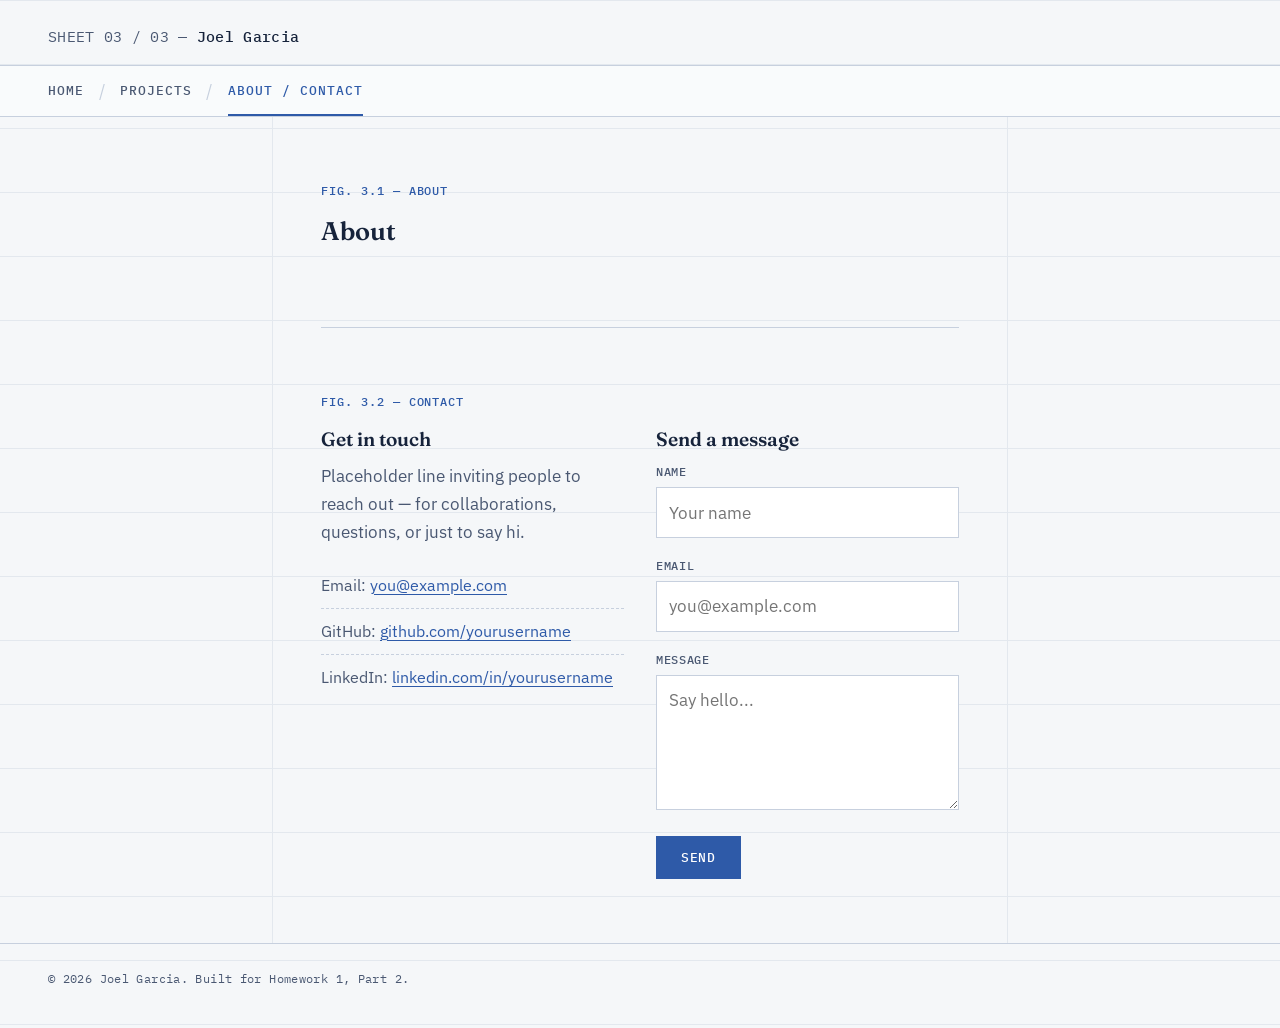
==== about_part2.html @ 138b5fe1 "homework 3" ====
<!DOCTYPE html>
<html lang="en">
<head>
  <meta charset="UTF-8">
  <meta name="viewport" content="width=device-width, initial-scale=1.0">
  <title>About / Contact — Joel Garcia</title>
  <link rel="preconnect" href="https://fonts.googleapis.com">
  <link rel="preconnect" href="https://fonts.gstatic.com" crossorigin>
  <link href="https://fonts.googleapis.com/css2?family=Fraunces:opsz,wght@9..144,500;9..144,600&family=IBM+Plex+Mono:wght@400;500&family=IBM+Plex+Sans:wght@400;500;600&display=swap" rel="stylesheet">
  <link rel="stylesheet" href="styles_part2.css">
</head>
<body>

  <header>
    <p data-sheet="SHEET 03 / 03">Joel Garcia</p>
  </header>

  <nav>
    <ul>
      <li><a href="index_part2.html">Home</a></li>
      <li><a href="projects_part2.html">Projects</a></li>
      <li><a href="about_part2.html" aria-current="page">About / Contact</a></li>
    </ul>
  </nav>

  <main>

    <section id="about-intro">
      <h1>About</h1>
      <p>
      </p>
    </section>

    <section id="about-contact">
      <div class="about-wrap">

        <div>
          <h2>Get in touch</h2>
          <p>
            Placeholder line inviting people to reach out — for
            collaborations, questions, or just to say hi.
          </p>
          <ul class="contact-list">
            <li>Email: <a href="mailto:you@example.com">you@example.com</a></li>
            <li>GitHub: <a href="https://github.com/yourusername">github.com/yourusername</a></li>
            <li>LinkedIn: <a href="https://linkedin.com/in/yourusername">linkedin.com/in/yourusername</a></li>
          </ul>
        </div>

        <div>
          <h2>Send a message</h2>
          <!-- placeholder form — not wired up to anything yet -->
          <form class="contact-form">
            <div class="form-row">
              <label for="name">Name</label>
              <input type="text" id="name" name="name" placeholder="Your name">
            </div>
            <div class="form-row">
              <label for="email">Email</label>
              <input type="email" id="email" name="email" placeholder="you@example.com">
            </div>
            <div class="form-row">
              <label for="message">Message</label>
              <textarea id="message" name="message" rows="4" placeholder="Say hello..."></textarea>
            </div>
            <button type="submit">Send</button>
          </form>
        </div>

      </div>
    </section>

  </main>

  <footer>
    <p>&copy; 2026 Joel Garcia. Built for Homework 1, Part 2.</p>
  </footer>

</body>
</html>
---- styles_part2.css ----
/* =========================================================
   Joel Garcia — Portfolio (Part 2)
   Concept: the page reads as "Sheet 0X of 03" of a drafting
   set — an echo of the site-plan wireframe this was built
   from. Hairline rules, mono figure numbers, and bracketed
   "schematic" cards stand in for the usual card shadows.

   Part 2 changes:
   - filled in styling for the Projects and About pages, which
     the original file only partly covered
   - each page now shows its own correct sheet number (01/03,
     02/03, 03/03) via an attr() trick instead of a hardcoded
     string
   - added the missing Flexbox/Grid multi-column requirement
     to the Projects page too, using the existing project-card
     pattern
   - added a global img rule (missing before) so images can't
     force horizontal scrolling
   - confirmed layout holds with no overlap/scroll at 320px,
     768px, and 1200px
   ========================================================= */

:root {
  /* Color scheme: blueprint blue + a complementary copper/amber
     (≈218° and ≈30° on the hue wheel — near-opposite, warm vs.
     cool). Blue carries structure — labels, active nav, borders.
     Amber carries interaction — hover states and focus rings. */
  --paper: #f5f7f9;
  --paper-line: #e3e8ee;
  --ink: #16233b;
  --ink-soft: #4a5872;
  --blue: #2e5aa8;
  --blue-soft: #e4eaf3;
  --accent: #b8722e;
  --line: #c7d0de;

  --font-display: 'Fraunces', Georgia, serif;
  --font-body: 'IBM Plex Sans', -apple-system, BlinkMacSystemFont, sans-serif;
  --font-mono: 'IBM Plex Mono', 'Courier New', monospace;

  --measure: 46rem;
  --gutter: clamp(1.25rem, 5vw, 3rem);
}

/* ---------- reset ---------- */
*,
*::before,
*::after {
  box-sizing: border-box;
}

html {
  scroll-behavior: smooth;
}

body {
  margin: 0;
  background:
    linear-gradient(var(--paper-line) 1px, transparent 1px) 0 0 / 100% 4rem,
    var(--paper);
  color: var(--ink);
  font-family: var(--font-body);
  font-size: 17px;
  line-height: 1.65;
  -webkit-font-smoothing: antialiased;
}

/* Part 2 addition: without this, an oversized image is exactly
   the kind of thing that causes horizontal scrolling on mobile. */
img {
  max-width: 100%;
  height: auto;
  display: block;
}

h1, h2, h3 {
  font-family: var(--font-display);
  font-weight: 600;
  line-height: 1.15;
  margin: 0 0 0.6em;
  color: var(--ink);
}

p {
  margin: 0 0 1em;
  color: var(--ink-soft);
  max-width: 38em;
}

a {
  color: var(--blue);
  text-decoration-thickness: 1px;
  text-underline-offset: 0.2em;
}

a:hover {
  color: var(--accent);
}

:focus-visible {
  outline: 2px solid var(--accent);
  outline-offset: 3px;
}

::selection {
  background: var(--blue-soft);
  color: var(--ink);
}

/* ---------- title block (header) ---------- */
header {
  border-bottom: 1px solid var(--line);
  padding: 1.5rem var(--gutter) 1rem;
}

header p {
  margin: 0;
  max-width: none;
  font-family: var(--font-mono);
  font-size: 0.95rem;
  font-weight: 500;
  letter-spacing: 0.02em;
  color: var(--ink);
}

/* Part 2 fix: the original hardcoded "SHEET 01 / 03" in the CSS,
   so every page said 01/03 even Projects and About. Reading the
   number from a data-attribute on the <p> instead means each
   page can say its own correct sheet number. */
header p::before {
  content: attr(data-sheet) " — ";
  color: var(--ink-soft);
  font-weight: 400;
}

/* ---------- nav ---------- */
nav {
  border-bottom: 1px solid var(--line);
  padding: 0 var(--gutter);
  background: rgba(255, 255, 255, 0.4);
}

nav ul {
  list-style: none;
  display: flex;
  flex-wrap: wrap;
  gap: 0.25rem 0;
  margin: 0;
  padding: 0;
}

nav li {
  display: flex;
  align-items: center;
}

nav li + li::before {
  content: "/";
  color: var(--line);
  margin: 0 0.9rem;
}

nav a {
  display: inline-block;
  padding: 0.85rem 0;
  font-family: var(--font-mono);
  font-size: 0.8rem;
  font-weight: 500;
  letter-spacing: 0.08em;
  text-transform: uppercase;
  color: var(--ink-soft);
  text-decoration: none;
  border-bottom: 2px solid transparent;
}

nav a:hover {
  color: var(--accent);
}

nav a[aria-current="page"] {
  color: var(--blue);
  border-bottom-color: var(--blue);
}

/* ---------- layout ---------- */
/* Box model demo (1 of 4): margin centers the column, padding
   keeps text off the rule lines, border marks the sheet edge. */
main {
  max-width: var(--measure);
  margin: 0 auto;
  padding: 0 var(--gutter);
  border-left: 1px solid var(--paper-line);
  border-right: 1px solid var(--paper-line);
}

section {
  position: relative;
  padding: clamp(2.5rem, 6vw, 4rem) 0;
}

section + section {
  border-top: 1px solid var(--line);
}

/* figure numbers, drafting-style, sit above each section.
   Part 2: added the Projects and About entries — the original
   only defined these for the Home page. */
section::before {
  display: block;
  font-family: var(--font-mono);
  font-size: 0.75rem;
  font-weight: 500;
  letter-spacing: 0.08em;
  color: var(--blue);
  margin-bottom: 1rem;
}

#hero::before           { content: "FIG. 1.1 — INTRODUCTION"; }
#intro::before           { content: "FIG. 1.2 — FOCUS"; }
#featured-work::before   { content: "FIG. 1.3 — SELECTED WORK"; }

#projects-intro::before  { content: "FIG. 2.1 — OVERVIEW"; }
#project-list::before    { content: "FIG. 2.2 — PROJECT LIST"; }

#about-intro::before     { content: "FIG. 3.1 — ABOUT"; }
#about-contact::before   { content: "FIG. 3.2 — CONTACT"; }

/* ---------- hero ---------- */
#hero h1 {
  font-size: clamp(2rem, 4.5vw, 3.1rem);
  max-width: 20ch;
}

#hero p {
  font-size: 1.05rem;
}

/* ---------- intro ---------- */
#intro h2 {
  font-size: clamp(1.35rem, 2.5vw, 1.7rem);
}

/* ---------- featured work (home) ---------- */
#featured-work h2 {
  font-size: clamp(1.35rem, 2.5vw, 1.7rem);
}

/* Box model demo (2 of 4): padding keeps text off the edges,
   border draws the frame, margin gives cards breathing room
   from each other when they stack on narrow screens. Reused
   for the Projects page cards too (Part 2). */
.project-card {
  position: relative;
  padding: 1.75rem 1.75rem 1.5rem;
  margin: 0 0 1.5rem;
  background: #fff;
  border: 1px solid var(--line);
}

/* corner-bracket marks — a nod to drafting/registration marks,
   set on two opposite corners so the card reads as "surveyed"
   rather than boxed in */
.project-card::before,
.project-card::after {
  content: "";
  position: absolute;
  width: 14px;
  height: 14px;
  border: 1.5px solid var(--blue);
}

.project-card::before {
  top: -1px;
  left: -1px;
  border-right: none;
  border-bottom: none;
}

.project-card::after {
  bottom: -1px;
  right: -1px;
  border-left: none;
  border-top: none;
}

#featured-work h3 {
  font-size: 1.1rem;
  font-weight: 600;
}

.project-card p {
  margin: 0;
  font-size: 0.98rem;
}

/* Box model demo (3 of 4): margin separates it from the cards
   above, the dashed border-top echoes the wireframe's dashed
   placeholder boxes, padding gives the rule room to breathe. */
#featured-work > p {
  margin-top: 1.5rem;
  padding-top: 1.25rem;
  border-top: 1px dashed var(--line);
}

#featured-work > p a {
  font-family: var(--font-mono);
  font-size: 0.85rem;
  font-weight: 500;
  letter-spacing: 0.03em;
  text-decoration: none;
  border-bottom: 1px solid currentColor;
  padding-bottom: 2px;
}

/* ---------- projects page (Part 2) ---------- */
#projects-intro h1 {
  font-size: clamp(2rem, 4.5vw, 2.8rem);
}

#project-list h2 {
  font-size: 1.2rem;
}

#project-list h3 {
  font-family: var(--font-mono);
  font-size: 0.72rem;
  font-weight: 500;
  letter-spacing: 0.06em;
  text-transform: uppercase;
  color: var(--blue);
  margin: 1rem 0 0.35rem;
}

.project-card img {
  margin-top: 1rem;
  border: 1px solid var(--line);
  aspect-ratio: 16 / 9;
  object-fit: cover;
  background: var(--blue-soft); /* shows as a soft blue box if the image is missing */
}

/* ---------- about / contact page (Part 2) ---------- */
/* Flexbox demo: bio and contact form sit stacked on narrow
   screens, side by side once there's enough width — same idea
   as the box-model demos above, just using Flexbox instead. */
.about-wrap {
  display: flex;
  flex-direction: column;
  gap: 2rem;
}

#about-contact h2 {
  font-size: 1.2rem;
}

.contact-list {
  list-style: none;
  margin: 0;
  padding: 0;
}

.contact-list li {
  padding: 0.6rem 0;
  border-bottom: 1px dashed var(--line);
  font-size: 0.98rem;
  color: var(--ink-soft);
}

.contact-list li:last-child {
  border-bottom: none;
}

.contact-form {
  display: flex;
  flex-direction: column;
  gap: 1.1rem;
}

.form-row label {
  display: block;
  font-family: var(--font-mono);
  font-size: 0.72rem;
  font-weight: 500;
  letter-spacing: 0.06em;
  text-transform: uppercase;
  color: var(--ink-soft);
  margin-bottom: 0.4rem;
}

.form-row input,
.form-row textarea {
  width: 100%;
  font: inherit;
  font-family: var(--font-body);
  padding: 0.65rem 0.75rem;
  border: 1px solid var(--line);
  background: #fff;
  color: var(--ink);
}

.form-row input:focus,
.form-row textarea:focus {
  outline: 2px solid var(--accent);
  outline-offset: 2px;
  border-color: var(--accent);
}

.contact-form button {
  align-self: flex-start;
  font-family: var(--font-mono);
  font-size: 0.8rem;
  font-weight: 500;
  letter-spacing: 0.05em;
  text-transform: uppercase;
  padding: 0.75rem 1.5rem;
  border: 1px solid var(--blue);
  background: var(--blue);
  color: #fff;
  cursor: pointer;
}

.contact-form button:hover {
  background: var(--accent);
  border-color: var(--accent);
}

/* ---------- footer ---------- */
footer {
  border-top: 1px solid var(--line);
  padding: 1.5rem var(--gutter) 2.5rem;
}

footer p {
  max-width: none;
  margin: 0;
  font-family: var(--font-mono);
  font-size: 0.78rem;
  letter-spacing: 0.03em;
  color: var(--ink-soft);
}

/* ---------- responsive: wider screens get multi-column rows ---------- */
/* This is the breakpoint that "visibly changes the layout":
   below it, everything is a single stacked column; at and
   above it, Featured Work and the Projects list become grids,
   and the About page becomes a two-column Flexbox row. */
@media (min-width: 760px) {
  #featured-work {
    display: grid;
    grid-template-columns: repeat(3, 1fr);
    column-gap: 1.25rem;
  }

  #featured-work::before,
  #featured-work h2,
  #featured-work > p {
    grid-column: 1 / -1;
  }

  /* Box model demo (4 of 4): Grid instead of margin does the
     spacing between cards here, so the bottom margin that was
     needed for the stacked mobile layout gets zeroed out. */
  .project-card {
    margin-bottom: 0;
  }

  #project-list {
    display: grid;
    grid-template-columns: repeat(2, 1fr);
    column-gap: 1.25rem;
  }

  #project-list::before {
    grid-column: 1 / -1;
  }

  .about-wrap {
    flex-direction: row;
    align-items: flex-start;
  }

  .about-wrap > * {
    flex: 1;
  }
}

/* wide desktop: Projects can afford a third column once there's
   enough room per card (~1200px and up) */
@media (min-width: 1080px) {
  #project-list {
    grid-template-columns: repeat(3, 1fr);
  }
}

/* ---------- small screens ---------- */
@media (max-width: 480px) {
  header, nav, main, footer {
    padding-left: 1.25rem;
    padding-right: 1.25rem;
  }

  nav li + li::before {
    margin: 0 0.6rem;
  }
}

/* ---------- respect reduced motion ---------- */
@media (prefers-reduced-motion: reduce) {
  html {
    scroll-behavior: auto;
  }
}
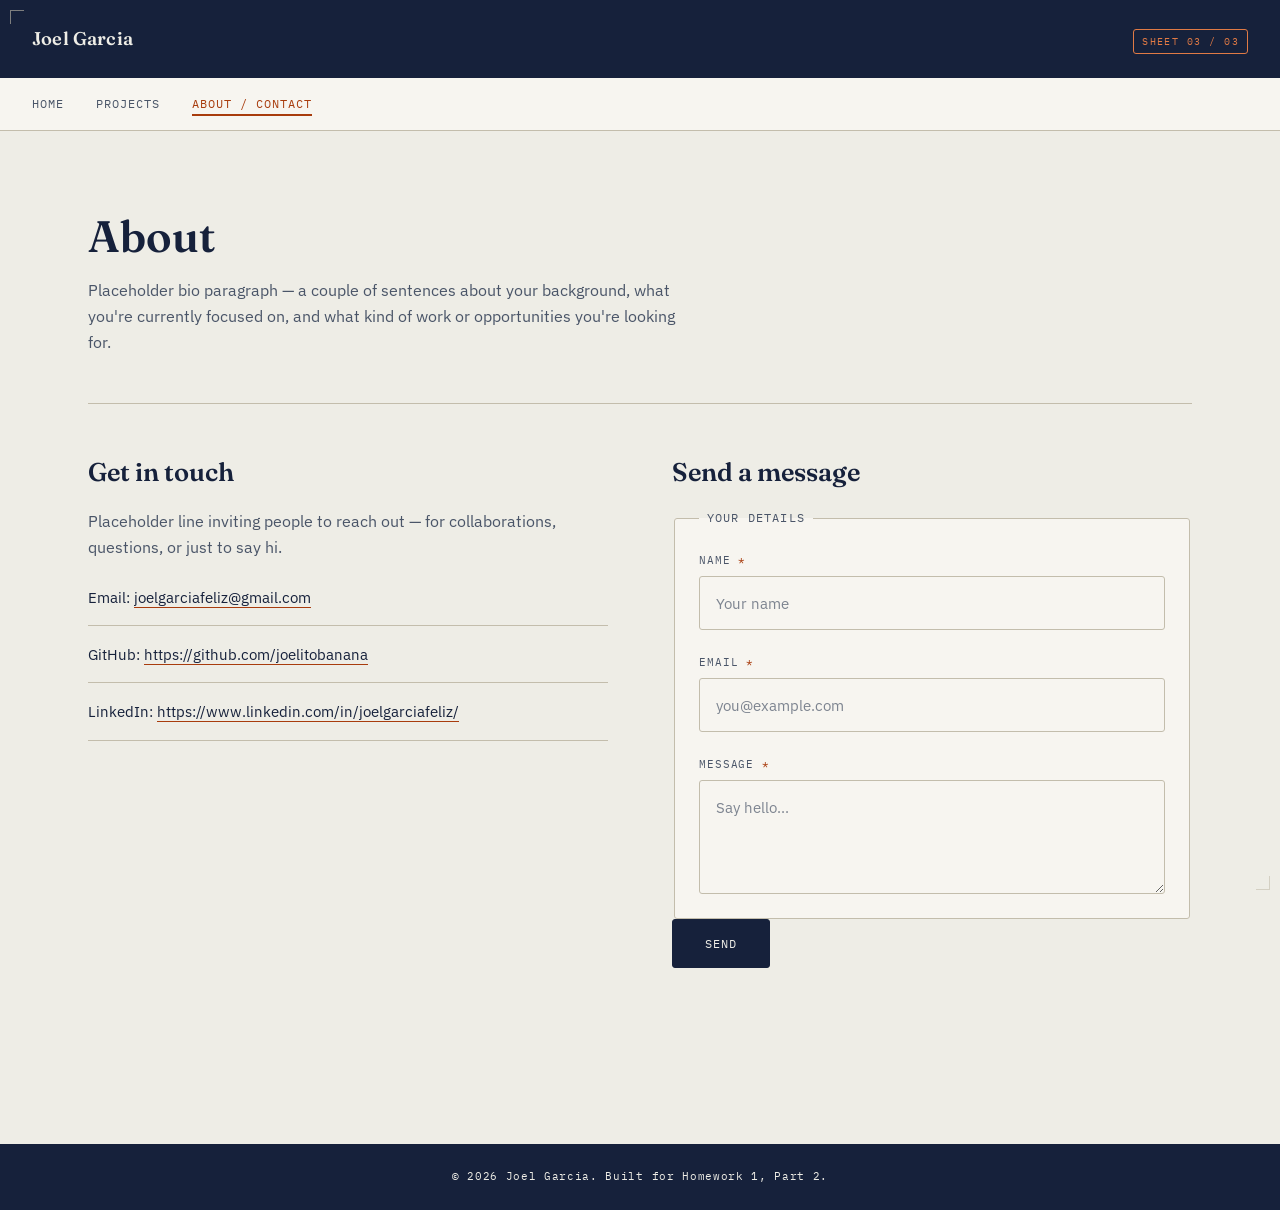
==== commit c6f1860b: "Project Milestone 3" ====
--- a/about_part2.html
+++ b/about_part2.html
@@ -11,8 +11,11 @@
 </head>
 <body>
 
+  <a class="skip-link" href="#main-content">Skip to main content</a>
+
   <header>
-    <p data-sheet="SHEET 03 / 03">Joel Garcia</p>
+    <p>Joel Garcia</p>
+    <span class="sheet-tag" aria-hidden="true">SHEET 03 / 03</span>
   </header>
 
   <nav>
@@ -23,11 +26,14 @@
     </ul>
   </nav>
 
-  <main>
+  <main id="main-content" tabindex="-1">
 
     <section id="about-intro">
       <h1>About</h1>
       <p>
+        Placeholder bio paragraph — a couple of sentences about your
+        background, what you're currently focused on, and what kind of
+        work or opportunities you're looking for.
       </p>
     </section>
 
@@ -41,28 +47,60 @@
             collaborations, questions, or just to say hi.
           </p>
           <ul class="contact-list">
-            <li>Email: <a href="mailto:you@example.com">you@example.com</a></li>
-            <li>GitHub: <a href="https://github.com/yourusername">github.com/yourusername</a></li>
-            <li>LinkedIn: <a href="https://linkedin.com/in/yourusername">linkedin.com/in/yourusername</a></li>
+            <li>Email: <a href="mailto:you@example.com">joelgarciafeliz@gmail.com</a></li>
+            <li>GitHub: <a href="https://github.com/yourusername">https://github.com/joelitobanana</a></li>
+            <li>LinkedIn: <a href="https://linkedin.com/in/yourusername">https://www.linkedin.com/in/joelgarciafeliz/</a></li>
           </ul>
         </div>
 
         <div>
           <h2>Send a message</h2>
-          <!-- placeholder form — not wired up to anything yet -->
-          <form class="contact-form">
-            <div class="form-row">
-              <label for="name">Name</label>
-              <input type="text" id="name" name="name" placeholder="Your name">
-            </div>
-            <div class="form-row">
-              <label for="email">Email</label>
-              <input type="email" id="email" name="email" placeholder="you@example.com">
-            </div>
-            <div class="form-row">
-              <label for="message">Message</label>
-              <textarea id="message" name="message" rows="4" placeholder="Say hello..."></textarea>
-            </div>
+          <!-- Client-side validation only — not wired to a backend yet. -->
+          <div id="form-status" class="form-status" role="alert" tabindex="-1"></div>
+          <form class="contact-form" id="contact-form" novalidate>
+            <fieldset>
+              <legend>Your details</legend>
+
+              <div class="form-row">
+                <label for="name">Name <span class="required-flag" aria-hidden="true">*</span></label>
+                <input
+                  type="text"
+                  id="name"
+                  name="name"
+                  placeholder="Your name"
+                  required
+                  aria-required="true"
+                  aria-describedby="name-error">
+                <span class="field-error" id="name-error"></span>
+              </div>
+
+              <div class="form-row">
+                <label for="email">Email <span class="required-flag" aria-hidden="true">*</span></label>
+                <input
+                  type="email"
+                  id="email"
+                  name="email"
+                  placeholder="you@example.com"
+                  required
+                  aria-required="true"
+                  aria-describedby="email-error">
+                <span class="field-error" id="email-error"></span>
+              </div>
+
+              <div class="form-row">
+                <label for="message">Message <span class="required-flag" aria-hidden="true">*</span></label>
+                <textarea
+                  id="message"
+                  name="message"
+                  rows="4"
+                  placeholder="Say hello..."
+                  required
+                  aria-required="true"
+                  aria-describedby="message-error"></textarea>
+                <span class="field-error" id="message-error"></span>
+              </div>
+            </fieldset>
+
             <button type="submit">Send</button>
           </form>
         </div>
@@ -76,5 +114,83 @@
     <p>&copy; 2026 Joel Garcia. Built for Homework 1, Part 2.</p>
   </footer>
 
+  <script>
+    (function () {
+      const form = document.getElementById('contact-form');
+      const status = document.getElementById('form-status');
+
+      const fields = [
+        { id: 'name', message: 'Please enter your name.' },
+        { id: 'email', message: 'Please enter a valid email address.' },
+        { id: 'message', message: 'Please enter a message.' }
+      ];
+
+      function setFieldError(id, message) {
+        const input = document.getElementById(id);
+        const errorEl = document.getElementById(id + '-error');
+        const row = input.closest('.form-row');
+        if (message) {
+          row.classList.add('has-error');
+          input.setAttribute('aria-invalid', 'true');
+          errorEl.textContent = message;
+        } else {
+          row.classList.remove('has-error');
+          input.setAttribute('aria-invalid', 'false');
+          errorEl.textContent = '';
+        }
+      }
+
+      function validate() {
+        const errors = [];
+        fields.forEach(function (field) {
+          const input = document.getElementById(field.id);
+          const valid = input.checkValidity() && input.value.trim() !== '';
+          setFieldError(field.id, valid ? '' : field.message);
+          if (!valid) errors.push(field);
+        });
+        return errors;
+      }
+
+      form.addEventListener('submit', function (e) {
+        e.preventDefault();
+        const errors = validate();
+
+        status.classList.remove('is-success');
+
+        if (errors.length > 0) {
+          const items = errors
+            .map(function (field) {
+              return '<li><a href="#' + field.id + '">' + field.message + '</a></li>';
+            })
+            .join('');
+          status.innerHTML =
+            'Please fix ' + errors.length + ' error' + (errors.length > 1 ? 's' : '') +
+            ' before sending:<ul>' + items + '</ul>';
+          // role="alert" announces the summary immediately; focus then moves
+          // to the first invalid field so keyboard/screen-reader users can
+          // fix it right away without hunting for it.
+          document.getElementById(errors[0].id).focus();
+        } else {
+          const name = document.getElementById('name').value.trim();
+          status.classList.add('is-success');
+          status.innerHTML = 'Thanks, ' + name + ' — your message looks good. ' +
+            '(This form is a front-end demo and isn\u2019t connected to a backend yet.)';
+          status.focus();
+          form.reset();
+          fields.forEach(function (field) { setFieldError(field.id, ''); });
+        }
+      });
+
+      // Clear a field's error as soon as it becomes valid again.
+      fields.forEach(function (field) {
+        document.getElementById(field.id).addEventListener('input', function () {
+          if (this.checkValidity() && this.value.trim() !== '') {
+            setFieldError(field.id, '');
+          }
+        });
+      });
+    })();
+  </script>
+
 </body>
 </html>
--- a/styles_part2.css
+++ b/styles_part2.css
@@ -1,48 +1,46 @@
-/* =========================================================
-   Joel Garcia — Portfolio (Part 2)
-   Concept: the page reads as "Sheet 0X of 03" of a drafting
-   set — an echo of the site-plan wireframe this was built
-   from. Hairline rules, mono figure numbers, and bracketed
-   "schematic" cards stand in for the usual card shadows.
-
-   Part 2 changes:
-   - filled in styling for the Projects and About pages, which
-     the original file only partly covered
-   - each page now shows its own correct sheet number (01/03,
-     02/03, 03/03) via an attr() trick instead of a hardcoded
-     string
-   - added the missing Flexbox/Grid multi-column requirement
-     to the Projects page too, using the existing project-card
-     pattern
-   - added a global img rule (missing before) so images can't
-     force horizontal scrolling
-   - confirmed layout holds with no overlap/scroll at 320px,
-     768px, and 1200px
-   ========================================================= */
-
+/* ==========================================================================
+   Joel Garcia — Portfolio stylesheet (styles_part2.css)
+
+   Concept: a "spec sheet" / drafting-table aesthetic — a nod to the
+   data-sheet="SHEET 0X / 03" labels already in the markup. Paper +
+   ink-navy base, one burnt-orange "red pencil" accent used sparingly,
+   IBM Plex Mono for stamped labels/eyebrows, Fraunces for display type.
+
+   Built mobile-first (base = ~320px). Two breakpoints layer on
+   enhancements for tablet (768px) and desktop (1200px).
+   ========================================================================== */
+
+/* ---- Design tokens ------------------------------------------------------ */
 :root {
-  /* Color scheme: blueprint blue + a complementary copper/amber
-     (≈218° and ≈30° on the hue wheel — near-opposite, warm vs.
-     cool). Blue carries structure — labels, active nav, borders.
-     Amber carries interaction — hover states and focus rings. */
-  --paper: #f5f7f9;
-  --paper-line: #e3e8ee;
-  --ink: #16233b;
-  --ink-soft: #4a5872;
-  --blue: #2e5aa8;
-  --blue-soft: #e4eaf3;
-  --accent: #b8722e;
-  --line: #c7d0de;
-
-  --font-display: 'Fraunces', Georgia, serif;
-  --font-body: 'IBM Plex Sans', -apple-system, BlinkMacSystemFont, sans-serif;
-  --font-mono: 'IBM Plex Mono', 'Courier New', monospace;
-
-  --measure: 46rem;
-  --gutter: clamp(1.25rem, 5vw, 3rem);
-}
-
-/* ---------- reset ---------- */
+  /* Color */
+  --ink: #16213b;          /* primary text / dark bands */
+  --ink-soft: #4a5568;     /* secondary text */
+  --paper: #eeede6;        /* page background */
+  --paper-raised: #f7f5f0; /* cards, inputs — one step lighter than paper */
+  --line: #c3bdac;         /* hairline rules / borders */
+  --signal: #c1440e;       /* accent — decorative only: borders, focus rings, hover fills behind dark text */
+  --signal-text: #a83c0d;  /* accent, darkened for AA text contrast on paper/paper-raised (5.4:1+) */
+  --signal-on-dark: #e07a45; /* accent, lightened for AA text contrast on the ink header/footer bands (5.3:1+) */
+
+  /* Type */
+  --font-display: "Fraunces", Georgia, serif;
+  --font-body: "IBM Plex Sans", -apple-system, BlinkMacSystemFont, sans-serif;
+  --font-mono: "IBM Plex Mono", "Courier New", monospace;
+
+  /* Spacing scale — multiples of 8px */
+  --space-1: 8px;
+  --space-2: 16px;
+  --space-3: 24px;
+  --space-4: 32px;
+  --space-5: 48px;
+  --space-6: 64px;
+  --space-8: 96px;
+
+  --radius: 3px;
+  --max-width: 1200px;
+}
+
+/* ---- Reset --------------------------------------------------------------- */
 *,
 *::before,
 *::after {
@@ -50,463 +48,607 @@
 }
 
 html {
+  -webkit-text-size-adjust: 100%;
   scroll-behavior: smooth;
 }
 
+body,
+h1, h2, h3,
+p, ul, ol,
+figure {
+  margin: 0;
+}
+
+ul {
+  padding: 0;
+}
+
+img {
+  display: block;
+  max-width: 100%;
+  height: auto;
+}
+
+a {
+  color: inherit;
+}
+
+::selection {
+  background: var(--signal-text);
+  color: var(--paper);
+}
+
+/* Visually hidden but available to assistive tech / keyboard focus */
+.sr-only {
+  position: absolute;
+  width: 1px;
+  height: 1px;
+  padding: 0;
+  margin: -1px;
+  overflow: hidden;
+  clip: rect(0, 0, 0, 0);
+  white-space: nowrap;
+  border: 0;
+}
+
+/* Skip-navigation link: first focusable element on every page */
+.skip-link {
+  position: absolute;
+  top: -100px;
+  left: var(--space-2);
+  z-index: 100;
+  background: var(--ink);
+  color: var(--paper);
+  padding: var(--space-2) var(--space-3);
+  border-radius: var(--radius);
+  font-family: var(--font-mono);
+  font-size: 0.8rem;
+  text-transform: uppercase;
+  letter-spacing: 0.06em;
+  transition: top 0.15s ease;
+}
+
+.skip-link:focus {
+  top: var(--space-2);
+}
+
+main:focus {
+  outline: none;
+}
+
+/* ---- Base ------------------------------------------------------------- */
 body {
-  margin: 0;
-  background:
-    linear-gradient(var(--paper-line) 1px, transparent 1px) 0 0 / 100% 4rem,
-    var(--paper);
+  background: var(--paper);
   color: var(--ink);
   font-family: var(--font-body);
-  font-size: 17px;
-  line-height: 1.65;
+  font-size: 16px;
+  line-height: 1.6;
   -webkit-font-smoothing: antialiased;
-}
-
-/* Part 2 addition: without this, an oversized image is exactly
-   the kind of thing that causes horizontal scrolling on mobile. */
-img {
-  max-width: 100%;
-  height: auto;
-  display: block;
-}
-
-h1, h2, h3 {
+  position: relative;
+}
+
+/* Corner registration marks — a quiet nod to drafting/print sheets */
+body::before,
+body::after {
+  content: "";
+  position: fixed;
+  width: 14px;
+  height: 14px;
+  border: 1px solid var(--line);
+  opacity: 0.6;
+  pointer-events: none;
+  z-index: 50;
+}
+body::before {
+  top: 10px;
+  left: 10px;
+  border-right: none;
+  border-bottom: none;
+}
+body::after {
+  bottom: 10px;
+  right: 10px;
+  border-left: none;
+  border-top: none;
+}
+
+a:focus-visible,
+button:focus-visible,
+input:focus-visible,
+textarea:focus-visible {
+  outline: 2px solid var(--signal);
+  outline-offset: 2px;
+}
+
+/* ---- Header / title block ------------------------------------------------ */
+header {
+  background: var(--ink);
+  color: var(--paper);
+  padding: var(--space-3);
+  display: flex;
+  flex-wrap: wrap;
+  align-items: baseline;
+  justify-content: space-between;
+  row-gap: var(--space-1);
+  column-gap: var(--space-2);
+}
+
+header p {
   font-family: var(--font-display);
   font-weight: 600;
+  font-size: 1.05rem;
+  letter-spacing: 0.01em;
+}
+
+/* Decorative sheet-number tag. aria-hidden in the HTML — it's letterhead
+   flourish, not wayfinding info (nav already marks the current page via
+   aria-current), so it's hidden from assistive tech rather than read aloud
+   as a confusing run-on string after the site name. */
+.sheet-tag {
+  font-family: var(--font-mono);
+  font-size: 0.65rem;
+  letter-spacing: 0.14em;
+  color: var(--signal-on-dark);
+  border: 1px solid var(--signal-on-dark);
+  border-radius: var(--radius);
+  padding: 3px 8px;
+  text-transform: uppercase;
+}
+
+/* ---- Nav ------------------------------------------------------------- */
+nav {
+  background: var(--paper-raised);
+  border-bottom: 1px solid var(--line);
+}
+
+nav ul {
+  display: flex;
+  flex-wrap: wrap;
+  list-style: none;
+  gap: var(--space-2) var(--space-3);
+  padding: var(--space-2) var(--space-3);
+  font-family: var(--font-mono);
+  font-size: 0.7rem;
+  letter-spacing: 0.08em;
+  text-transform: uppercase;
+}
+
+nav a {
+  text-decoration: none;
+  color: var(--ink-soft);
+  padding-bottom: 3px;
+  border-bottom: 2px solid transparent;
+  transition: color 0.15s ease, border-color 0.15s ease;
+}
+
+nav a:hover,
+nav a:focus-visible,
+nav a[aria-current="page"] {
+  color: var(--signal-text);
+  border-bottom-color: var(--signal-text);
+}
+
+/* ---- Main / sections --------------------------------------------------- */
+main {
+  max-width: var(--max-width);
+  margin: 0 auto;
+  padding: var(--space-4) var(--space-3);
+}
+
+section {
+  padding: var(--space-4) 0;
+  border-top: 1px solid var(--line);
+}
+
+section:first-child {
+  border-top: none;
+  padding-top: var(--space-2);
+}
+
+h1 {
+  font-family: var(--font-display);
+  font-weight: 600;
+  font-size: clamp(1.9rem, 6vw, 2.75rem);
   line-height: 1.15;
-  margin: 0 0 0.6em;
+  max-width: 20ch;
+}
+
+h2 {
+  font-family: var(--font-display);
+  font-weight: 600;
+  font-size: clamp(1.3rem, 3.5vw, 1.6rem);
+  margin-bottom: var(--space-3);
+}
+
+#hero p,
+#intro p,
+#projects-intro p,
+#about-intro p {
+  color: var(--ink-soft);
+  max-width: 60ch;
+  margin-top: var(--space-2);
+  font-size: 1.02rem;
+}
+
+#featured-work p a {
+  display: inline-block;
+  margin-top: var(--space-2);
+  font-family: var(--font-mono);
+  font-size: 0.85rem;
+  text-transform: uppercase;
+  letter-spacing: 0.06em;
+  color: var(--signal-text);
+  text-decoration: none;
+  border-bottom: 1px solid var(--signal-text);
+}
+
+#featured-work p a:hover,
+#featured-work p a:focus-visible {
   color: var(--ink);
-}
-
-p {
-  margin: 0 0 1em;
-  color: var(--ink-soft);
-  max-width: 38em;
-}
-
-a {
-  color: var(--blue);
-  text-decoration-thickness: 1px;
-  text-underline-offset: 0.2em;
-}
-
-a:hover {
-  color: var(--accent);
-}
-
-:focus-visible {
-  outline: 2px solid var(--accent);
-  outline-offset: 3px;
-}
-
-::selection {
-  background: var(--blue-soft);
-  color: var(--ink);
-}
-
-/* ---------- title block (header) ---------- */
-header {
-  border-bottom: 1px solid var(--line);
-  padding: 1.5rem var(--gutter) 1rem;
-}
-
-header p {
-  margin: 0;
-  max-width: none;
-  font-family: var(--font-mono);
+  border-color: var(--ink);
+}
+
+/* ---- Featured work grid (home page) — multi-column via CSS Grid -------- */
+#featured-work {
+  display: grid;
+  grid-template-columns: 1fr;
+  gap: var(--space-3);
+}
+
+#featured-work h2,
+#featured-work > p {
+  grid-column: 1 / -1;
+}
+
+/* .project-card — lightweight variant used on the home page */
+.project-card {
+  background: var(--paper-raised);
+  border: 1px solid var(--line);
+  border-radius: var(--radius);
+  padding: var(--space-3);
+  transition: transform 0.15s ease, border-color 0.15s ease;
+}
+
+.project-card:hover,
+.project-card:focus-within {
+  transform: translateY(-2px);
+  border-color: var(--signal);
+}
+
+.project-card h3 {
+  font-family: var(--font-display);
+  font-size: 1.1rem;
+  margin-bottom: var(--space-1);
+}
+
+.project-card p {
+  color: var(--ink-soft);
   font-size: 0.95rem;
-  font-weight: 500;
-  letter-spacing: 0.02em;
-  color: var(--ink);
-}
-
-/* Part 2 fix: the original hardcoded "SHEET 01 / 03" in the CSS,
-   so every page said 01/03 even Projects and About. Reading the
-   number from a data-attribute on the <p> instead means each
-   page can say its own correct sheet number. */
-header p::before {
-  content: attr(data-sheet) " — ";
-  color: var(--ink-soft);
-  font-weight: 400;
-}
-
-/* ---------- nav ---------- */
-nav {
-  border-bottom: 1px solid var(--line);
-  padding: 0 var(--gutter);
-  background: rgba(255, 255, 255, 0.4);
-}
-
-nav ul {
+}
+
+/* ---- Project list (projects page) — richer spec-sheet style cards ------ */
+#project-list {
+  display: flex;
+  flex-direction: column;
+  gap: var(--space-5);
+}
+
+#project-list .project-card {
+  display: grid;
+  grid-template-columns: 1fr;
+  grid-template-areas:
+    "title"
+    "meta1"
+    "text1"
+    "meta2"
+    "text2"
+    "media";
+  gap: var(--space-2);
+  padding: var(--space-3);
+}
+
+#project-list .project-card h2 {
+  grid-area: title;
+  margin-bottom: 0;
+}
+
+#project-list .project-card h3:nth-of-type(1) { grid-area: meta1; }
+#project-list .project-card p:nth-of-type(1)  { grid-area: text1; }
+#project-list .project-card h3:nth-of-type(2) { grid-area: meta2; }
+#project-list .project-card p:nth-of-type(2)  { grid-area: text2; }
+#project-list .project-card img               { grid-area: media; }
+
+#project-list .project-card h3 {
+  font-family: var(--font-mono);
+  font-size: 0.72rem;
+  text-transform: uppercase;
+  letter-spacing: 0.1em;
+  color: var(--signal-text);
+}
+
+#project-list .project-card h3::before {
+  content: "— ";
+}
+
+#project-list .project-card p {
+  color: var(--ink-soft);
+}
+
+#project-list .project-card img {
+  width: 100%;
+  aspect-ratio: 4 / 3;
+  object-fit: cover;
+  background: var(--paper);
+  border: 1px solid var(--line);
+  border-radius: var(--radius);
+}
+
+/* ---- About / contact page ---------------------------------------------- */
+.about-wrap {
+  display: grid;
+  grid-template-columns: 1fr;
+  gap: var(--space-5);
+}
+
+.about-wrap h2 {
+  margin-bottom: var(--space-2);
+}
+
+.about-wrap > div > p {
+  color: var(--ink-soft);
+  margin-bottom: var(--space-3);
+}
+
+.contact-list {
   list-style: none;
   display: flex;
-  flex-wrap: wrap;
-  gap: 0.25rem 0;
-  margin: 0;
-  padding: 0;
-}
-
-nav li {
-  display: flex;
-  align-items: center;
-}
-
-nav li + li::before {
-  content: "/";
-  color: var(--line);
-  margin: 0 0.9rem;
-}
-
-nav a {
-  display: inline-block;
-  padding: 0.85rem 0;
-  font-family: var(--font-mono);
-  font-size: 0.8rem;
-  font-weight: 500;
-  letter-spacing: 0.08em;
-  text-transform: uppercase;
-  color: var(--ink-soft);
+  flex-direction: column;
+  gap: var(--space-2);
+}
+
+.contact-list li {
+  font-size: 0.95rem;
+  padding-bottom: var(--space-2);
+  border-bottom: 1px solid var(--line);
+}
+
+.contact-list a {
   text-decoration: none;
-  border-bottom: 2px solid transparent;
-}
-
-nav a:hover {
-  color: var(--accent);
-}
-
-nav a[aria-current="page"] {
-  color: var(--blue);
-  border-bottom-color: var(--blue);
-}
-
-/* ---------- layout ---------- */
-/* Box model demo (1 of 4): margin centers the column, padding
-   keeps text off the rule lines, border marks the sheet edge. */
-main {
-  max-width: var(--measure);
-  margin: 0 auto;
-  padding: 0 var(--gutter);
-  border-left: 1px solid var(--paper-line);
-  border-right: 1px solid var(--paper-line);
-}
-
-section {
-  position: relative;
-  padding: clamp(2.5rem, 6vw, 4rem) 0;
-}
-
-section + section {
-  border-top: 1px solid var(--line);
-}
-
-/* figure numbers, drafting-style, sit above each section.
-   Part 2: added the Projects and About entries — the original
-   only defined these for the Home page. */
-section::before {
-  display: block;
-  font-family: var(--font-mono);
-  font-size: 0.75rem;
-  font-weight: 500;
-  letter-spacing: 0.08em;
-  color: var(--blue);
-  margin-bottom: 1rem;
-}
-
-#hero::before           { content: "FIG. 1.1 — INTRODUCTION"; }
-#intro::before           { content: "FIG. 1.2 — FOCUS"; }
-#featured-work::before   { content: "FIG. 1.3 — SELECTED WORK"; }
-
-#projects-intro::before  { content: "FIG. 2.1 — OVERVIEW"; }
-#project-list::before    { content: "FIG. 2.2 — PROJECT LIST"; }
-
-#about-intro::before     { content: "FIG. 3.1 — ABOUT"; }
-#about-contact::before   { content: "FIG. 3.2 — CONTACT"; }
-
-/* ---------- hero ---------- */
-#hero h1 {
-  font-size: clamp(2rem, 4.5vw, 3.1rem);
-  max-width: 20ch;
-}
-
-#hero p {
-  font-size: 1.05rem;
-}
-
-/* ---------- intro ---------- */
-#intro h2 {
-  font-size: clamp(1.35rem, 2.5vw, 1.7rem);
-}
-
-/* ---------- featured work (home) ---------- */
-#featured-work h2 {
-  font-size: clamp(1.35rem, 2.5vw, 1.7rem);
-}
-
-/* Box model demo (2 of 4): padding keeps text off the edges,
-   border draws the frame, margin gives cards breathing room
-   from each other when they stack on narrow screens. Reused
-   for the Projects page cards too (Part 2). */
-.project-card {
-  position: relative;
-  padding: 1.75rem 1.75rem 1.5rem;
-  margin: 0 0 1.5rem;
-  background: #fff;
-  border: 1px solid var(--line);
-}
-
-/* corner-bracket marks — a nod to drafting/registration marks,
-   set on two opposite corners so the card reads as "surveyed"
-   rather than boxed in */
-.project-card::before,
-.project-card::after {
-  content: "";
-  position: absolute;
-  width: 14px;
-  height: 14px;
-  border: 1.5px solid var(--blue);
-}
-
-.project-card::before {
-  top: -1px;
-  left: -1px;
-  border-right: none;
-  border-bottom: none;
-}
-
-.project-card::after {
-  bottom: -1px;
-  right: -1px;
-  border-left: none;
-  border-top: none;
-}
-
-#featured-work h3 {
-  font-size: 1.1rem;
-  font-weight: 600;
-}
-
-.project-card p {
-  margin: 0;
-  font-size: 0.98rem;
-}
-
-/* Box model demo (3 of 4): margin separates it from the cards
-   above, the dashed border-top echoes the wireframe's dashed
-   placeholder boxes, padding gives the rule room to breathe. */
-#featured-work > p {
-  margin-top: 1.5rem;
-  padding-top: 1.25rem;
-  border-top: 1px dashed var(--line);
-}
-
-#featured-work > p a {
-  font-family: var(--font-mono);
-  font-size: 0.85rem;
-  font-weight: 500;
-  letter-spacing: 0.03em;
-  text-decoration: none;
-  border-bottom: 1px solid currentColor;
-  padding-bottom: 2px;
-}
-
-/* ---------- projects page (Part 2) ---------- */
-#projects-intro h1 {
-  font-size: clamp(2rem, 4.5vw, 2.8rem);
-}
-
-#project-list h2 {
-  font-size: 1.2rem;
-}
-
-#project-list h3 {
-  font-family: var(--font-mono);
-  font-size: 0.72rem;
-  font-weight: 500;
-  letter-spacing: 0.06em;
-  text-transform: uppercase;
-  color: var(--blue);
-  margin: 1rem 0 0.35rem;
-}
-
-.project-card img {
-  margin-top: 1rem;
-  border: 1px solid var(--line);
-  aspect-ratio: 16 / 9;
-  object-fit: cover;
-  background: var(--blue-soft); /* shows as a soft blue box if the image is missing */
-}
-
-/* ---------- about / contact page (Part 2) ---------- */
-/* Flexbox demo: bio and contact form sit stacked on narrow
-   screens, side by side once there's enough width — same idea
-   as the box-model demos above, just using Flexbox instead. */
-.about-wrap {
-  display: flex;
-  flex-direction: column;
-  gap: 2rem;
-}
-
-#about-contact h2 {
-  font-size: 1.2rem;
-}
-
-.contact-list {
-  list-style: none;
-  margin: 0;
-  padding: 0;
-}
-
-.contact-list li {
-  padding: 0.6rem 0;
-  border-bottom: 1px dashed var(--line);
-  font-size: 0.98rem;
-  color: var(--ink-soft);
-}
-
-.contact-list li:last-child {
-  border-bottom: none;
+  border-bottom: 1px solid var(--signal-text);
+}
+
+.contact-list a:hover,
+.contact-list a:focus-visible {
+  color: var(--signal-text);
 }
 
 .contact-form {
   display: flex;
   flex-direction: column;
-  gap: 1.1rem;
+}
+
+/* Error/success summary — announced via role="alert" in the HTML.
+   :not(:empty) means it only takes up space once JS has something to say. */
+.form-status {
+  display: none;
+}
+
+.form-status:not(:empty) {
+  display: block;
+  margin-bottom: var(--space-3);
+  padding: var(--space-2) var(--space-3);
+  border: 1px solid var(--signal-text);
+  border-left: 4px solid var(--signal-text);
+  border-radius: var(--radius);
+  background: var(--paper-raised);
+  font-size: 0.9rem;
+}
+
+.form-status.is-success {
+  border-color: var(--ink);
+  border-left-color: var(--ink);
+}
+
+.form-status a {
+  color: var(--signal-text);
+}
+
+.form-status ul {
+  list-style: disc;
+  padding-left: var(--space-3);
+  margin-top: var(--space-1);
+}
+
+/* Groups the related contact fields into one labelled region —
+   the same "common region" treatment as the project cards. */
+fieldset {
+  border: 1px solid var(--line);
+  border-radius: var(--radius);
+  background: var(--paper-raised);
+  padding: var(--space-3);
+}
+
+legend {
+  font-family: var(--font-mono);
+  font-size: 0.72rem;
+  text-transform: uppercase;
+  letter-spacing: 0.1em;
+  color: var(--ink-soft);
+  padding: 0 var(--space-1);
+}
+
+.form-row {
+  display: flex;
+  flex-direction: column;
+  gap: 6px;
+  margin-bottom: var(--space-3);
+}
+
+.form-row:last-child {
+  margin-bottom: 0;
 }
 
 .form-row label {
-  display: block;
-  font-family: var(--font-mono);
-  font-size: 0.72rem;
-  font-weight: 500;
-  letter-spacing: 0.06em;
-  text-transform: uppercase;
-  color: var(--ink-soft);
-  margin-bottom: 0.4rem;
+  font-family: var(--font-mono);
+  font-size: 0.7rem;
+  text-transform: uppercase;
+  letter-spacing: 0.08em;
+  color: var(--ink-soft);
 }
 
 .form-row input,
 .form-row textarea {
-  width: 100%;
-  font: inherit;
   font-family: var(--font-body);
-  padding: 0.65rem 0.75rem;
+  font-size: 0.95rem;
+  color: var(--ink);
+  background: var(--paper-raised);
   border: 1px solid var(--line);
-  background: #fff;
-  color: var(--ink);
+  border-radius: var(--radius);
+  padding: var(--space-2);
+  resize: vertical;
+}
+
+.form-row input::placeholder,
+.form-row textarea::placeholder {
+  color: var(--ink-soft);
+  opacity: 0.7;
 }
 
 .form-row input:focus,
 .form-row textarea:focus {
-  outline: 2px solid var(--accent);
-  outline-offset: 2px;
-  border-color: var(--accent);
+  outline: none;
+  border-color: var(--signal);
+  box-shadow: 0 0 0 2px rgba(193, 68, 14, 0.15);
+}
+
+.form-row .required-flag {
+  color: var(--signal-text);
+}
+
+/* Error state: color is never the only cue — border weight doubles and
+   an icon + text message appears, so the state reads without color vision. */
+.form-row.has-error input,
+.form-row.has-error textarea {
+  border-color: var(--signal-text);
+  border-width: 2px;
+}
+
+.field-error {
+  display: block;
+  min-height: 1em;
+  margin-top: 4px;
+  font-size: 0.82rem;
+  color: var(--signal-text);
+}
+
+.field-error:empty {
+  display: none;
 }
 
 .contact-form button {
   align-self: flex-start;
   font-family: var(--font-mono);
-  font-size: 0.8rem;
-  font-weight: 500;
-  letter-spacing: 0.05em;
-  text-transform: uppercase;
-  padding: 0.75rem 1.5rem;
-  border: 1px solid var(--blue);
-  background: var(--blue);
-  color: #fff;
+  font-size: 0.75rem;
+  text-transform: uppercase;
+  letter-spacing: 0.08em;
+  color: var(--paper);
+  background: var(--ink);
+  border: 1px solid var(--ink);
+  border-radius: var(--radius);
+  padding: var(--space-2) var(--space-4);
   cursor: pointer;
-}
-
-.contact-form button:hover {
-  background: var(--accent);
-  border-color: var(--accent);
-}
-
-/* ---------- footer ---------- */
+  transition: background 0.15s ease, border-color 0.15s ease;
+}
+
+.contact-form button:hover,
+.contact-form button:focus-visible {
+  background: var(--signal-text);
+  border-color: var(--signal-text);
+}
+
+/* ---- Footer -------------------------------------------------------------- */
 footer {
-  border-top: 1px solid var(--line);
-  padding: 1.5rem var(--gutter) 2.5rem;
-}
-
-footer p {
-  max-width: none;
-  margin: 0;
-  font-family: var(--font-mono);
-  font-size: 0.78rem;
-  letter-spacing: 0.03em;
-  color: var(--ink-soft);
-}
-
-/* ---------- responsive: wider screens get multi-column rows ---------- */
-/* This is the breakpoint that "visibly changes the layout":
-   below it, everything is a single stacked column; at and
-   above it, Featured Work and the Projects list become grids,
-   and the About page becomes a two-column Flexbox row. */
-@media (min-width: 760px) {
+  background: var(--ink);
+  color: var(--paper);
+  text-align: center;
+  padding: var(--space-3);
+  margin-top: var(--space-6);
+  font-family: var(--font-mono);
+  font-size: 0.7rem;
+  letter-spacing: 0.06em;
+}
+
+/* ==========================================================================
+   Breakpoint: Tablet (≥768px)
+   ========================================================================== */
+@media (min-width: 768px) {
+  header {
+    padding: var(--space-3) var(--space-4);
+  }
+
+  header p {
+    font-size: 1.15rem;
+  }
+
+  nav ul {
+    padding: var(--space-2) var(--space-4);
+    font-size: 0.78rem;
+    gap: var(--space-4);
+  }
+
+  main {
+    padding: var(--space-5) var(--space-4);
+  }
+
   #featured-work {
-    display: grid;
+    grid-template-columns: repeat(2, 1fr);
+  }
+
+  #project-list .project-card {
+    grid-template-columns: 1.1fr 0.9fr;
+    grid-template-areas:
+      "title media"
+      "meta1 media"
+      "text1 media"
+      "meta2 media"
+      "text2 media";
+    column-gap: var(--space-4);
+    align-items: start;
+    padding: var(--space-4);
+  }
+
+  .about-wrap {
+    grid-template-columns: 1fr 1fr;
+    gap: var(--space-6);
+  }
+}
+
+/* ==========================================================================
+   Breakpoint: Desktop (≥1200px)
+   ========================================================================== */
+@media (min-width: 1200px) {
+  main {
+    padding: var(--space-6) var(--space-5);
+  }
+
+  #featured-work {
     grid-template-columns: repeat(3, 1fr);
-    column-gap: 1.25rem;
-  }
-
-  #featured-work::before,
-  #featured-work h2,
-  #featured-work > p {
-    grid-column: 1 / -1;
-  }
-
-  /* Box model demo (4 of 4): Grid instead of margin does the
-     spacing between cards here, so the bottom margin that was
-     needed for the stacked mobile layout gets zeroed out. */
-  .project-card {
-    margin-bottom: 0;
-  }
-
-  #project-list {
-    display: grid;
-    grid-template-columns: repeat(2, 1fr);
-    column-gap: 1.25rem;
-  }
-
-  #project-list::before {
-    grid-column: 1 / -1;
-  }
-
-  .about-wrap {
-    flex-direction: row;
-    align-items: flex-start;
-  }
-
-  .about-wrap > * {
-    flex: 1;
-  }
-}
-
-/* wide desktop: Projects can afford a third column once there's
-   enough room per card (~1200px and up) */
-@media (min-width: 1080px) {
-  #project-list {
-    grid-template-columns: repeat(3, 1fr);
-  }
-}
-
-/* ---------- small screens ---------- */
-@media (max-width: 480px) {
-  header, nav, main, footer {
-    padding-left: 1.25rem;
-    padding-right: 1.25rem;
-  }
-
-  nav li + li::before {
-    margin: 0 0.6rem;
-  }
-}
-
-/* ---------- respect reduced motion ---------- */
+  }
+
+  section {
+    padding: var(--space-5) 0;
+  }
+}
+
+/* ---- Reduced motion ------------------------------------------------------ */
 @media (prefers-reduced-motion: reduce) {
   html {
     scroll-behavior: auto;
   }
-}
+  *,
+  *::before,
+  *::after {
+    transition: none !important;
+    animation: none !important;
+  }
+}
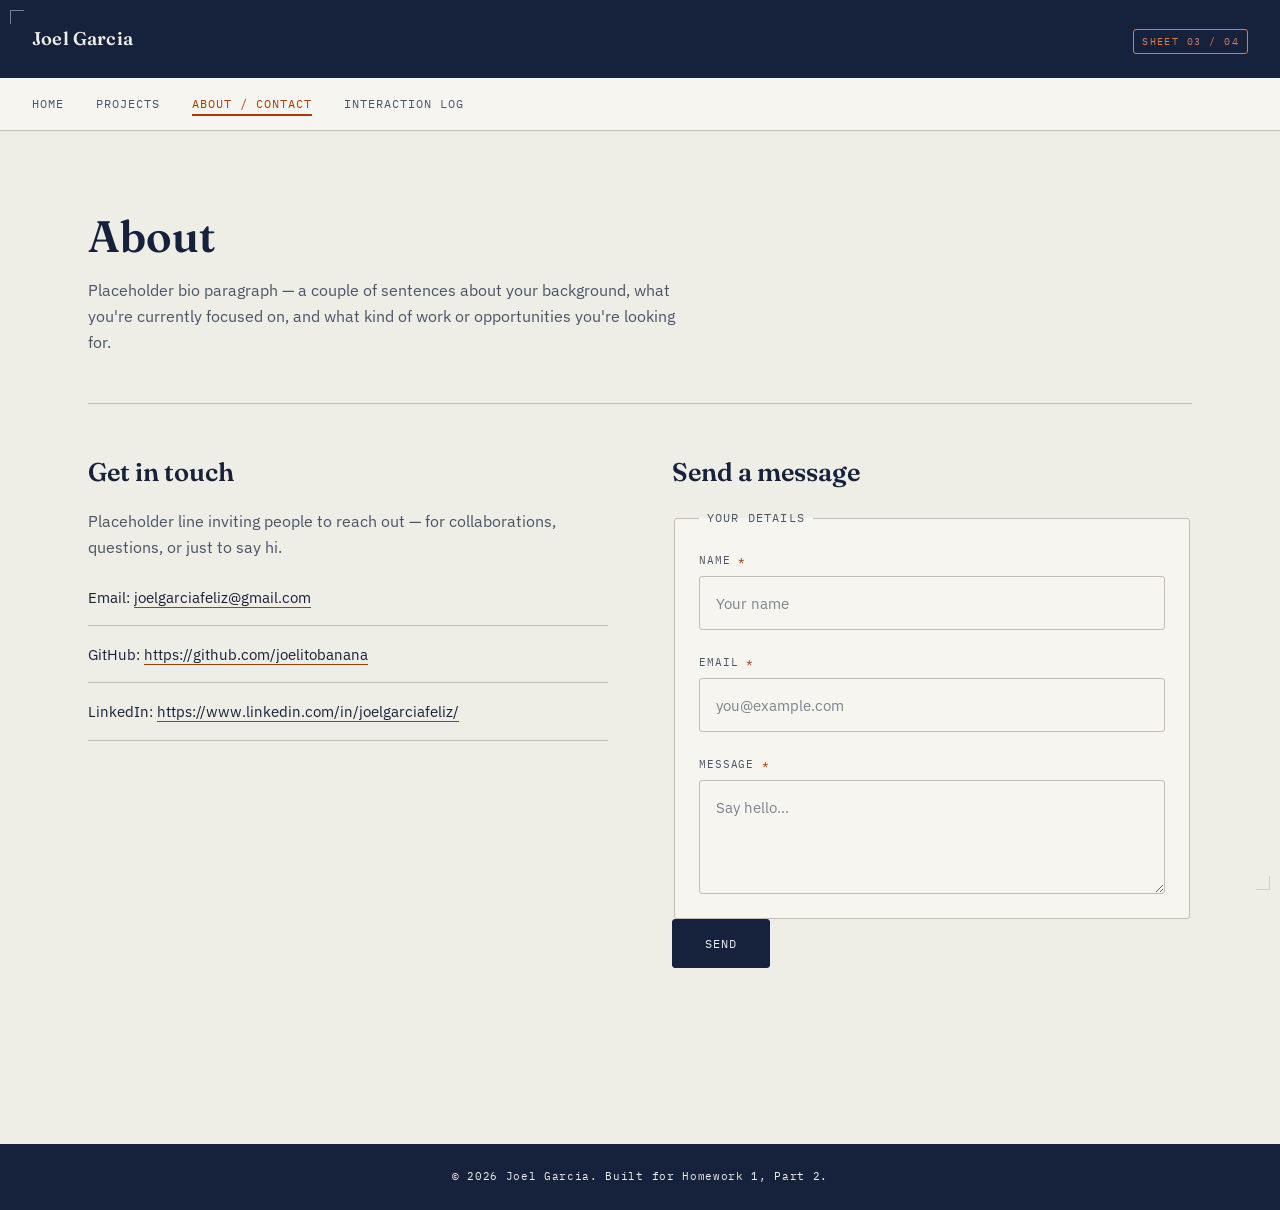
==== commit 07ac70a2: "java" ====
--- a/about_part2.html
+++ b/about_part2.html
@@ -15,14 +15,15 @@
 
   <header>
     <p>Joel Garcia</p>
-    <span class="sheet-tag" aria-hidden="true">SHEET 03 / 03</span>
+    <span class="sheet-tag" aria-hidden="true">SHEET 03 / 04</span>
   </header>
 
   <nav>
     <ul>
-      <li><a href="index_part2.html">Home</a></li>
+      <li><a href="index.html">Home</a></li>
       <li><a href="projects_part2.html">Projects</a></li>
       <li><a href="about_part2.html" aria-current="page">About / Contact</a></li>
+      <li><a href="interactive-demo.html">Interaction Log</a></li>
     </ul>
   </nav>
 
@@ -181,7 +182,7 @@
         }
       });
 
-      // Clear a field's error as soon as it becomes valid again.
+     
       fields.forEach(function (field) {
         document.getElementById(field.id).addEventListener('input', function () {
           if (this.checkValidity() && this.value.trim() !== '') {
--- a/styles_part2.css
+++ b/styles_part2.css
@@ -263,7 +263,8 @@
 #hero p,
 #intro p,
 #projects-intro p,
-#about-intro p {
+#about-intro p,
+#log-intro p {
   color: var(--ink-soft);
   max-width: 60ch;
   margin-top: var(--space-2);
@@ -545,7 +546,8 @@
   display: none;
 }
 
-.contact-form button {
+.contact-form button,
+.btn {
   align-self: flex-start;
   font-family: var(--font-mono);
   font-size: 0.75rem;
@@ -561,9 +563,113 @@
 }
 
 .contact-form button:hover,
-.contact-form button:focus-visible {
+.contact-form button:focus-visible,
+.btn:hover,
+.btn:focus-visible {
   background: var(--signal-text);
   border-color: var(--signal-text);
+}
+
+/* ---- Interaction log (about/contact-style eyebrow + three widgets) ---- */
+.eyebrow {
+  font-family: var(--font-mono);
+  font-size: 0.72rem;
+  text-transform: uppercase;
+  letter-spacing: 0.08em;
+  color: var(--signal-text);
+  margin-bottom: var(--space-2);
+}
+
+/* Widget 1: field note generator */
+.note-display {
+  background: var(--paper-raised);
+  border: 1px solid var(--line);
+  border-radius: var(--radius);
+  padding: var(--space-3);
+  color: var(--ink);
+  font-size: 1.02rem;
+  margin-bottom: var(--space-2);
+  min-height: 1.6em;
+}
+
+/* Widget 2: ink weight */
+.ink-sample {
+  border: 1px solid var(--line);
+  border-radius: var(--radius);
+  background: var(--paper-raised);
+  padding: var(--space-3);
+  min-height: 1.6em;
+  color: var(--ink-soft);
+  font-weight: 400;
+  transition: color 0.15s ease, font-weight 0.05s ease;
+}
+
+/* Widget 3: punch list */
+.punch-form {
+  display: flex;
+  flex-wrap: wrap;
+  align-items: flex-end;
+  gap: var(--space-2);
+  margin-bottom: var(--space-3);
+}
+
+.punch-form .form-row {
+  flex: 1 1 240px;
+  margin-bottom: 0;
+}
+
+.punch-items {
+  list-style: none;
+  display: flex;
+  flex-direction: column;
+  gap: var(--space-1);
+  margin-bottom: var(--space-2);
+}
+
+.punch-item {
+  display: flex;
+  align-items: center;
+  gap: var(--space-2);
+  background: var(--paper-raised);
+  border: 1px solid var(--line);
+  border-radius: var(--radius);
+  padding: var(--space-2);
+}
+
+.punch-item span {
+  flex: 1;
+}
+
+.punch-item.is-done span {
+  color: var(--ink-soft);
+  text-decoration: line-through;
+}
+
+.punch-item .done-button,
+.punch-item .remove-button {
+  padding: 6px 12px;
+  font-size: 0.65rem;
+}
+
+.punch-item .remove-button {
+  background: var(--paper);
+  color: var(--signal-text);
+  border: 1px solid var(--signal-text);
+}
+
+.punch-item .remove-button:hover,
+.punch-item .remove-button:focus-visible {
+  background: var(--signal-text);
+  color: var(--paper);
+}
+
+.punch-empty {
+  color: var(--ink-soft);
+  font-size: 0.9rem;
+}
+
+.punch-empty.is-hidden {
+  display: none;
 }
 
 /* ---- Footer -------------------------------------------------------------- */
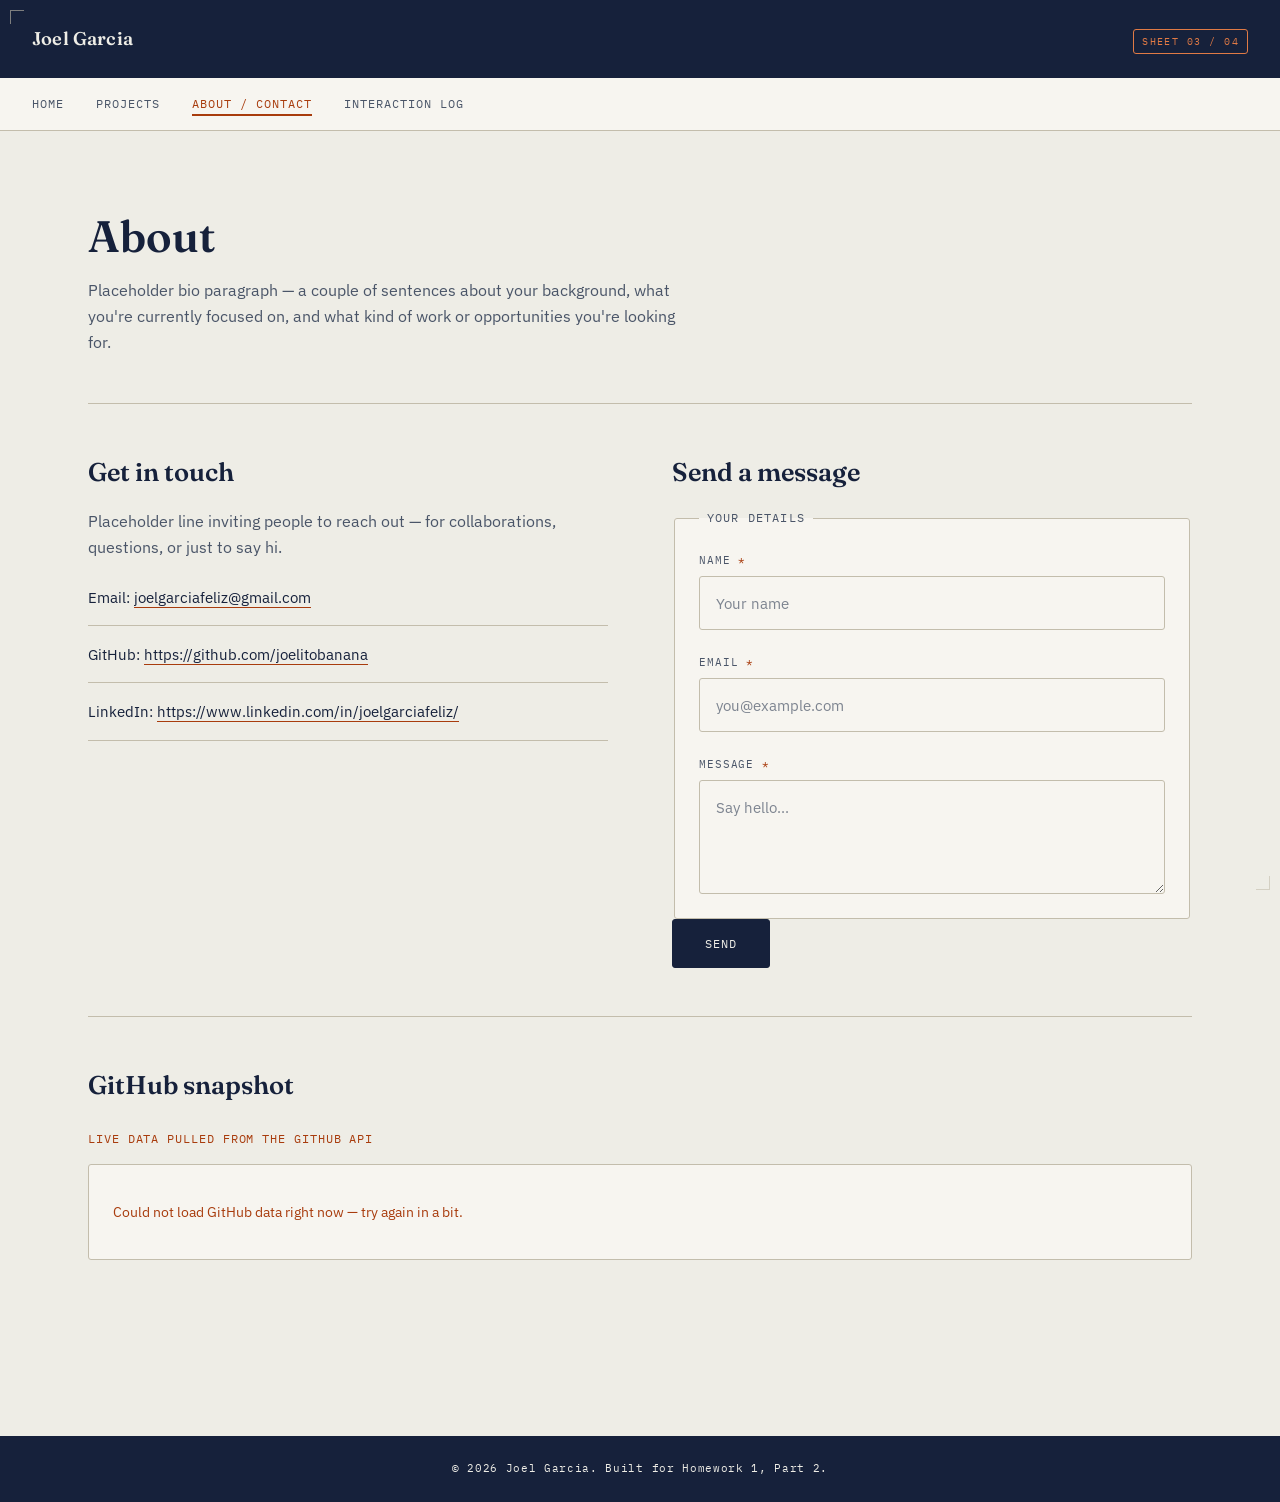
==== commit 2c89c285: "java added" ====
--- a/about_part2.html
+++ b/about_part2.html
@@ -19,7 +19,11 @@
   </header>
 
   <nav>
-    <ul>
+    <button type="button" class="nav-toggle" id="nav-toggle" aria-expanded="false" aria-controls="primary-nav">
+      <span class="sr-only">Toggle navigation menu</span>
+      <span class="nav-toggle-icon" aria-hidden="true"></span>
+    </button>
+    <ul id="primary-nav">
       <li><a href="index.html">Home</a></li>
       <li><a href="projects_part2.html">Projects</a></li>
       <li><a href="about_part2.html" aria-current="page">About / Contact</a></li>
@@ -106,6 +110,14 @@
           </form>
         </div>
 
+      </div>
+    </section>
+
+    <section id="github-snapshot">
+      <h2>GitHub snapshot</h2>
+      <p class="eyebrow">Live data pulled from the GitHub API</p>
+      <div id="github-card" class="github-card" aria-live="polite">
+        <p class="github-status">Loading GitHub profile…</p>
       </div>
     </section>
 
@@ -193,5 +205,8 @@
     })();
   </script>
 
+  <script src="nav-toggle.js"></script>
+  <script src="github-card.js"></script>
+
 </body>
 </html>
--- a/styles_part2.css
+++ b/styles_part2.css
@@ -199,6 +199,12 @@
 nav {
   background: var(--paper-raised);
   border-bottom: 1px solid var(--line);
+}
+
+/* Hamburger toggle — only rendered/shown at mobile widths; the nav list
+   is always visible at tablet+ so the button has nothing to do there. */
+.nav-toggle {
+  display: none;
 }
 
 nav ul {
@@ -672,6 +678,74 @@
   display: none;
 }
 
+/* ---- GitHub snapshot (about page — fetch() bonus) ---------------------- */
+.github-card {
+  display: flex;
+  align-items: center;
+  gap: var(--space-3);
+  background: var(--paper-raised);
+  border: 1px solid var(--line);
+  border-radius: var(--radius);
+  padding: var(--space-3);
+  min-height: 96px;
+}
+
+.github-status {
+  color: var(--ink-soft);
+  font-size: 0.9rem;
+}
+
+.github-avatar {
+  width: 64px;
+  height: 64px;
+  border-radius: 50%;
+  flex-shrink: 0;
+  border: 1px solid var(--line);
+}
+
+.github-name {
+  font-family: var(--font-display);
+  font-weight: 600;
+  font-size: 1.05rem;
+}
+
+.github-bio {
+  color: var(--ink-soft);
+  font-size: 0.9rem;
+  margin-top: 2px;
+}
+
+.github-stats {
+  font-family: var(--font-mono);
+  font-size: 0.72rem;
+  letter-spacing: 0.04em;
+  color: var(--ink-soft);
+  margin-top: var(--space-1);
+}
+
+.github-link {
+  display: inline-block;
+  margin-top: var(--space-2);
+  font-family: var(--font-mono);
+  font-size: 0.78rem;
+  text-transform: uppercase;
+  letter-spacing: 0.06em;
+  color: var(--signal-text);
+  text-decoration: none;
+  border-bottom: 1px solid var(--signal-text);
+}
+
+.github-link:hover,
+.github-link:focus-visible {
+  color: var(--ink);
+  border-color: var(--ink);
+}
+
+.github-error {
+  color: var(--signal-text);
+  font-size: 0.9rem;
+}
+
 /* ---- Footer -------------------------------------------------------------- */
 footer {
   background: var(--ink);
@@ -682,6 +756,83 @@
   font-family: var(--font-mono);
   font-size: 0.7rem;
   letter-spacing: 0.06em;
+}
+
+/* ==========================================================================
+   Mobile nav toggle (below 768px only — the ul is always visible at
+   tablet+ widths, so the button and collapse behavior are scoped here)
+   ========================================================================== */
+@media (max-width: 767px) {
+  nav {
+    display: flex;
+    justify-content: flex-end;
+  }
+
+  .nav-toggle {
+    display: inline-flex;
+    align-items: center;
+    justify-content: center;
+    width: 40px;
+    height: 40px;
+    margin: var(--space-2) var(--space-3);
+    background: transparent;
+    border: 1px solid var(--line);
+    border-radius: var(--radius);
+    cursor: pointer;
+  }
+
+  .nav-toggle-icon,
+  .nav-toggle-icon::before,
+  .nav-toggle-icon::after {
+    display: block;
+    width: 18px;
+    height: 2px;
+    background: var(--ink);
+  }
+
+  .nav-toggle-icon {
+    position: relative;
+    transition: background-color 0.15s ease;
+  }
+
+  .nav-toggle-icon::before,
+  .nav-toggle-icon::after {
+    content: "";
+    position: absolute;
+    left: 0;
+    transition: transform 0.15s ease;
+  }
+
+  .nav-toggle-icon::before {
+    top: -6px;
+  }
+
+  .nav-toggle-icon::after {
+    top: 6px;
+  }
+
+  .nav-toggle[aria-expanded="true"] .nav-toggle-icon {
+    background: transparent;
+  }
+
+  .nav-toggle[aria-expanded="true"] .nav-toggle-icon::before {
+    transform: translateY(6px) rotate(45deg);
+  }
+
+  .nav-toggle[aria-expanded="true"] .nav-toggle-icon::after {
+    transform: translateY(-6px) rotate(-45deg);
+  }
+
+  nav ul {
+    display: none;
+    flex-direction: column;
+    gap: var(--space-2);
+    width: 100%;
+  }
+
+  nav ul.is-open {
+    display: flex;
+  }
 }
 
 /* ==========================================================================
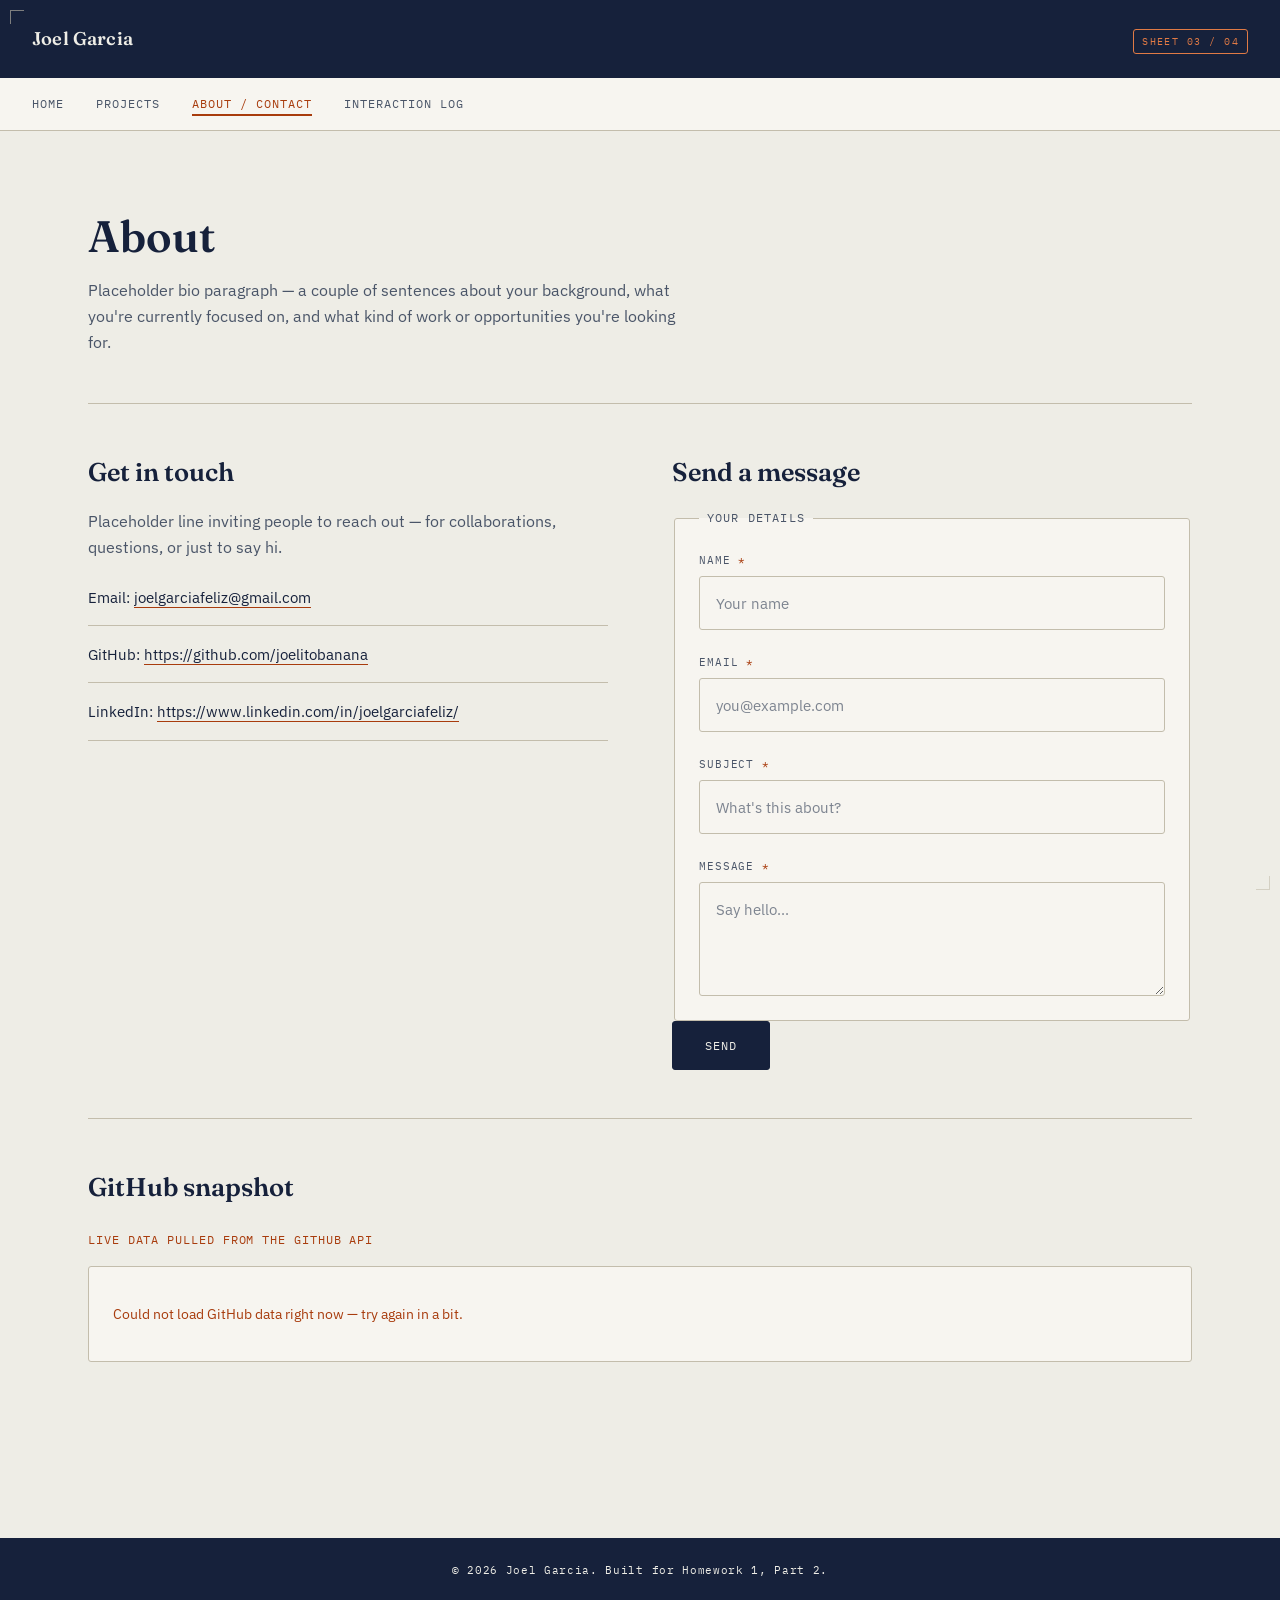
==== commit 8ff0a435: "homework 8 error message" ====
--- a/about_part2.html
+++ b/about_part2.html
@@ -93,6 +93,19 @@
               </div>
 
               <div class="form-row">
+                <label for="subject">Subject <span class="required-flag" aria-hidden="true">*</span></label>
+                <input
+                  type="text"
+                  id="subject"
+                  name="subject"
+                  placeholder="What's this about?"
+                  required
+                  aria-required="true"
+                  aria-describedby="subject-error">
+                <span class="field-error" id="subject-error"></span>
+              </div>
+
+              <div class="form-row">
                 <label for="message">Message <span class="required-flag" aria-hidden="true">*</span></label>
                 <textarea
                   id="message"
@@ -132,10 +145,31 @@
       const form = document.getElementById('contact-form');
       const status = document.getElementById('form-status');
 
+      // Basic format check: something@something.something — this is the
+      // one field (email) validated for correct format, not just presence.
+      function isValidEmailFormat(value) {
+        return /^[^\s@]+@[^\s@]+\.[^\s@]+$/.test(value);
+      }
+
       const fields = [
-        { id: 'name', message: 'Please enter your name.' },
-        { id: 'email', message: 'Please enter a valid email address.' },
-        { id: 'message', message: 'Please enter a message.' }
+        {
+          id: 'name',
+          emptyMessage: 'Please enter your name.'
+        },
+        {
+          id: 'email',
+          emptyMessage: 'Please enter your email address.',
+          formatCheck: isValidEmailFormat,
+          formatMessage: 'Please enter a valid email address — it needs an "@" and a domain, like name@example.com.'
+        },
+        {
+          id: 'subject',
+          emptyMessage: 'Please enter a subject.'
+        },
+        {
+          id: 'message',
+          emptyMessage: 'Please enter a message.'
+        }
       ];
 
       function setFieldError(id, message) {
@@ -153,13 +187,27 @@
         }
       }
 
+      // Returns an error message string for this field, or '' if it's valid.
+      // Checks emptiness first, then format (when the field defines one).
+      function getFieldError(field) {
+        const input = document.getElementById(field.id);
+        const value = input.value.trim();
+
+        if (value === '') {
+          return field.emptyMessage;
+        }
+        if (field.formatCheck && !field.formatCheck(value)) {
+          return field.formatMessage;
+        }
+        return '';
+      }
+
       function validate() {
         const errors = [];
         fields.forEach(function (field) {
-          const input = document.getElementById(field.id);
-          const valid = input.checkValidity() && input.value.trim() !== '';
-          setFieldError(field.id, valid ? '' : field.message);
-          if (!valid) errors.push(field);
+          const message = getFieldError(field);
+          setFieldError(field.id, message);
+          if (message) errors.push(field);
         });
         return errors;
       }
@@ -173,7 +221,8 @@
         if (errors.length > 0) {
           const items = errors
             .map(function (field) {
-              return '<li><a href="#' + field.id + '">' + field.message + '</a></li>';
+              const message = getFieldError(field);
+              return '<li><a href="#' + field.id + '">' + message + '</a></li>';
             })
             .join('');
           status.innerHTML =
@@ -194,12 +243,15 @@
         }
       });
 
-     
+      // Live-correct: once a field already shows an error, re-check it on
+      // every keystroke so the message updates or clears the moment the
+      // person fixes it, without needing to submit again.
       fields.forEach(function (field) {
-        document.getElementById(field.id).addEventListener('input', function () {
-          if (this.checkValidity() && this.value.trim() !== '') {
-            setFieldError(field.id, '');
-          }
+        const input = document.getElementById(field.id);
+        input.addEventListener('input', function () {
+          const row = input.closest('.form-row');
+          if (!row.classList.contains('has-error')) return;
+          setFieldError(field.id, getFieldError(field));
         });
       });
     })();
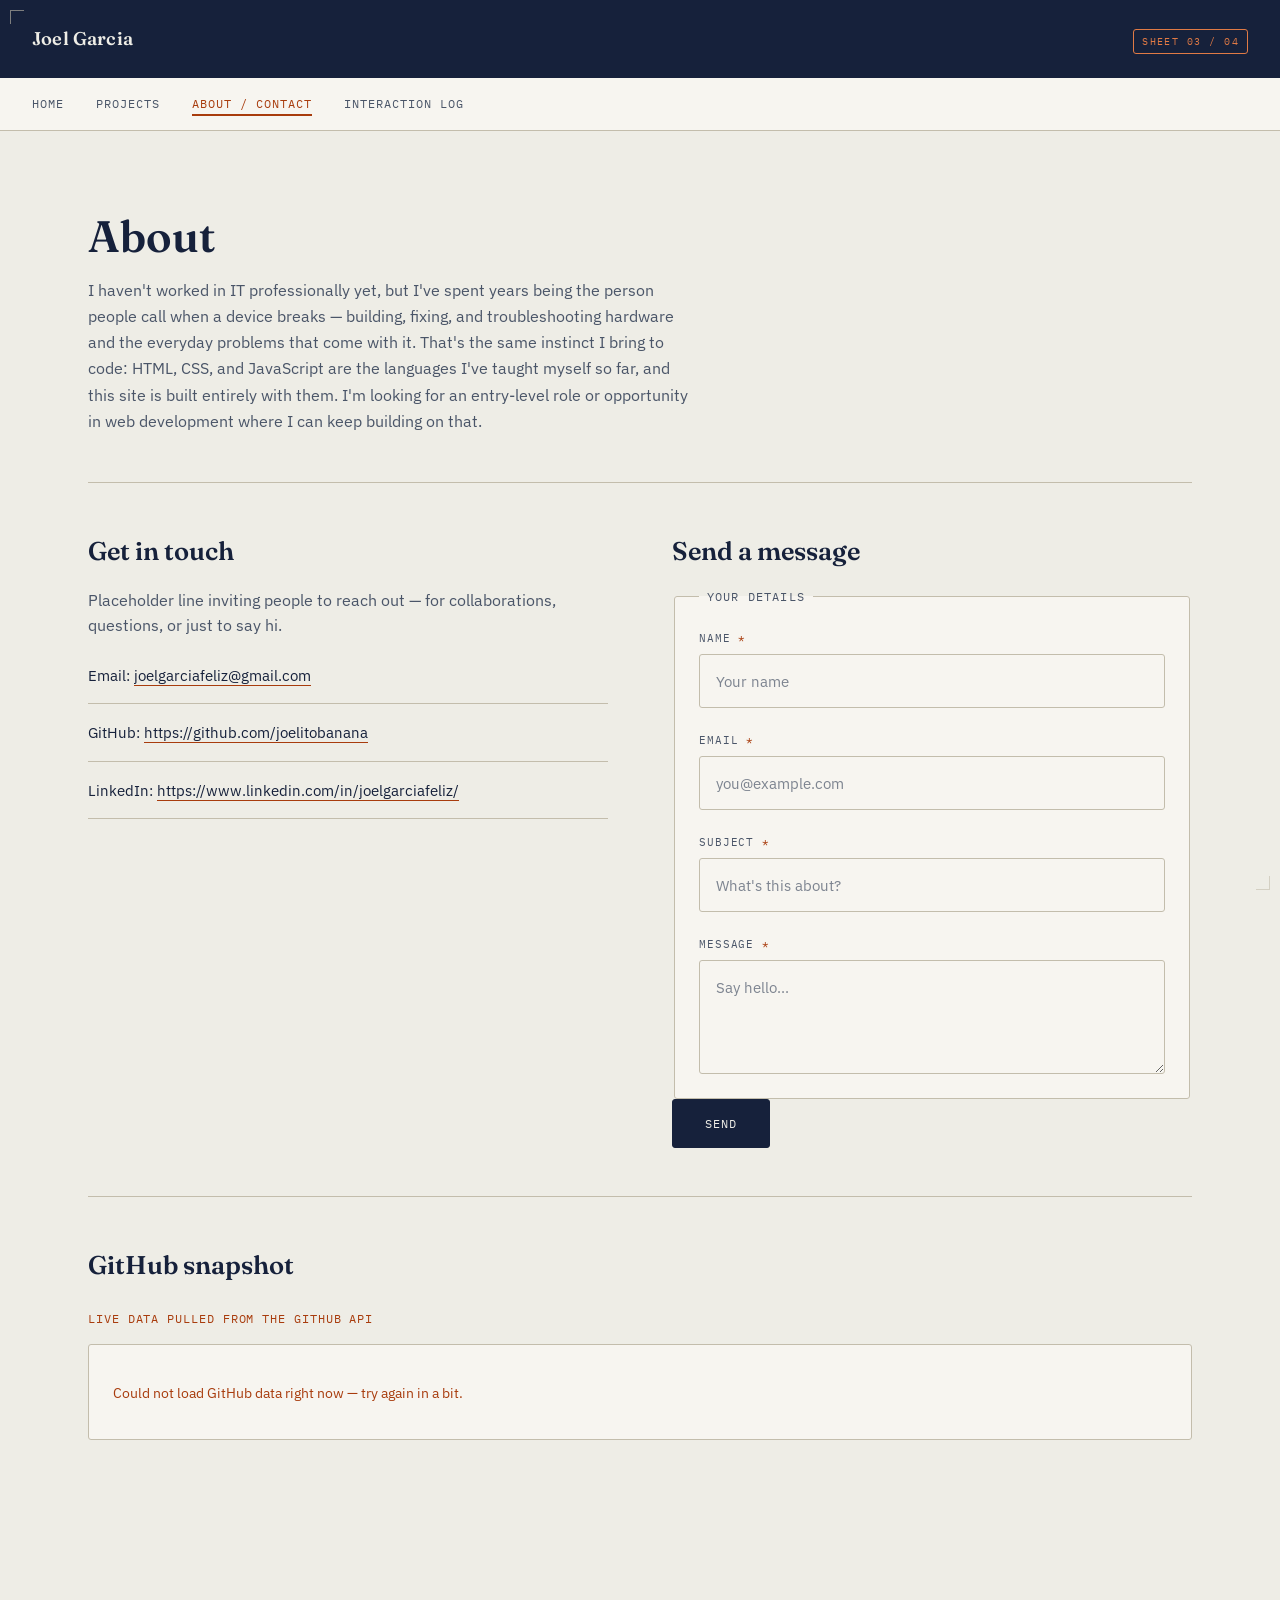
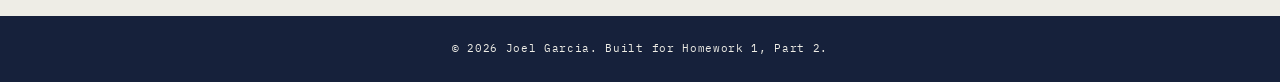
==== commit 94ba26b7: "portfolio website" ====
--- a/about_part2.html
+++ b/about_part2.html
@@ -36,9 +36,14 @@
     <section id="about-intro">
       <h1>About</h1>
       <p>
-        Placeholder bio paragraph — a couple of sentences about your
-        background, what you're currently focused on, and what kind of
-        work or opportunities you're looking for.
+        I haven't worked in IT professionally yet, but I've spent years
+        being the person people call when a device breaks — building,
+        fixing, and troubleshooting hardware and the everyday problems that
+        come with it. That's the same instinct I bring to code: HTML, CSS,
+        and JavaScript are the languages I've taught myself so far, and
+        this site is built entirely with them. I'm looking for an
+        entry-level role or opportunity in web development where I can
+        keep building on that.
       </p>
     </section>
 
@@ -52,9 +57,9 @@
             collaborations, questions, or just to say hi.
           </p>
           <ul class="contact-list">
-            <li>Email: <a href="mailto:you@example.com">joelgarciafeliz@gmail.com</a></li>
-            <li>GitHub: <a href="https://github.com/yourusername">https://github.com/joelitobanana</a></li>
-            <li>LinkedIn: <a href="https://linkedin.com/in/yourusername">https://www.linkedin.com/in/joelgarciafeliz/</a></li>
+            <li>Email: <a href="mailto:joelgarciafeliz@gmail.com">joelgarciafeliz@gmail.com</a></li>
+            <li>GitHub: <a href="https://github.com/joelitobanana">https://github.com/joelitobanana</a></li>
+            <li>LinkedIn: <a href="https://www.linkedin.com/in/joelgarciafeliz/">https://www.linkedin.com/in/joelgarciafeliz/</a></li>
           </ul>
         </div>
 
